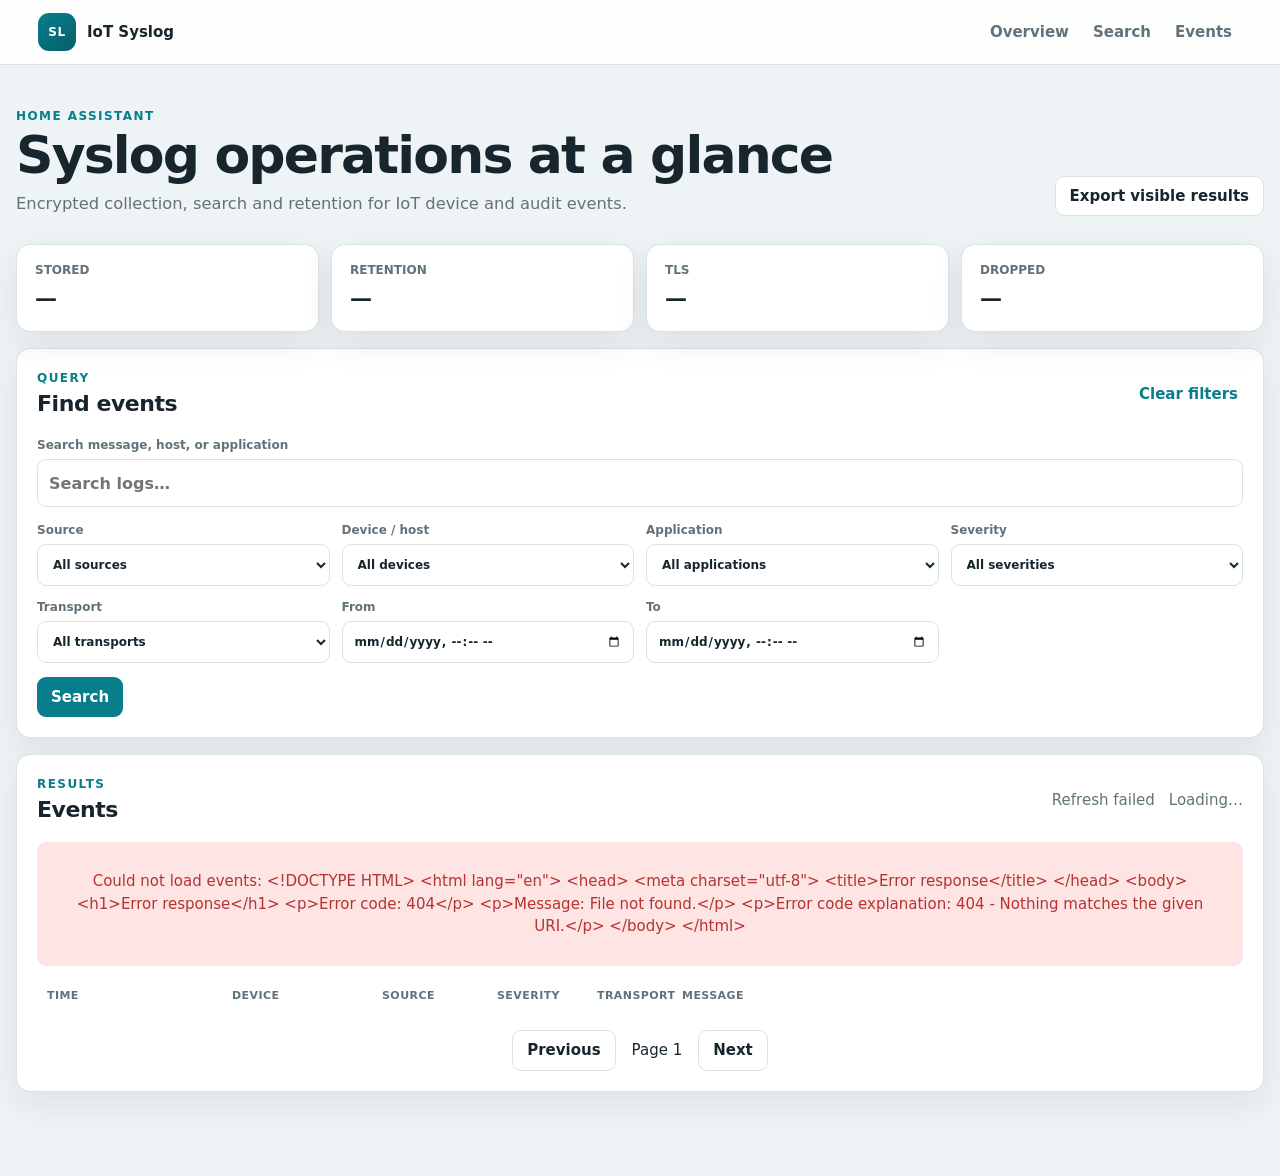
==== iot_syslog/rootfs/app/static/index.html @ 08739f0a "Release IoT Syslog 0.2.0" ====
<!doctype html>
<html lang="en">
<head>
  <meta charset="utf-8">
  <meta name="viewport" content="width=device-width, initial-scale=1">
  <title>IoT Syslog</title>
  <link rel="stylesheet" href="styles.css">
</head>
<body>
  <header class="topbar">
    <a class="brand" href=""><span class="brand-mark">SL</span><span>IoT Syslog</span></a>
    <nav aria-label="Primary">
      <a href="#overview">Overview</a>
      <a href="#query">Search</a>
      <a href="#events">Events</a>
    </nav>
  </header>

  <main>
    <section id="overview" class="hero split">
      <div>
        <p class="eyebrow">Home Assistant</p>
        <h1>Syslog operations at a glance</h1>
        <p>Encrypted collection, search and retention for IoT device and audit events.</p>
      </div>
    <div class="top-actions">
      <a id="ca-download" class="button secondary hidden" href="api/ca.der" download>Download IoT Syslog CA (.der)</a>
      <button id="export" class="button secondary" type="button">Export visible results</button>
    </div>
    </section>
    <section class="status-grid" aria-label="Receiver status">
      <div class="status-card"><span>Stored</span><strong id="stored-count">—</strong></div>
      <div class="status-card"><span>Retention</span><strong id="retention">—</strong></div>
      <div class="status-card"><span>TLS</span><strong id="tls-state">—</strong></div>
      <div class="status-card"><span>Dropped</span><strong id="dropped-count">—</strong></div>
    </section>

    <section id="tls-details" class="notice hidden" aria-live="polite"></section>

    <section id="query" class="panel filters" aria-labelledby="filter-heading">
      <div class="panel-heading">
        <div>
          <p class="eyebrow">Query</p>
          <h2 id="filter-heading">Find events</h2>
        </div>
        <button id="reset" class="text-button" type="button">Clear filters</button>
      </div>
      <form id="filters">
        <label class="search-field">
          <span>Search message, host, or application</span>
          <input id="q" name="q" type="search" placeholder="Search logs…" autocomplete="off">
        </label>
        <div class="filter-grid">
          <label><span>Source</span><select name="source"><option value="">All sources</option><option value="device">Device logs</option><option value="audit">Audit events</option></select></label>
          <label><span>Device / host</span><select id="hostname" name="hostname"><option value="">All devices</option></select></label>
          <label><span>Application</span><select id="app" name="app"><option value="">All applications</option></select></label>
          <label><span>Severity</span><select name="severity"><option value="">All severities</option><option value="0">Emergency</option><option value="1">Alert</option><option value="2">Critical</option><option value="3">Error</option><option value="4">Warning</option><option value="5">Notice</option><option value="6">Info</option><option value="7">Debug</option></select></label>
          <label><span>Transport</span><select id="transport" name="transport"><option value="">All transports</option></select></label>
          <label><span>From</span><input name="start" type="datetime-local"></label>
          <label><span>To</span><input name="end" type="datetime-local"></label>
        </div>
        <button class="button primary" type="submit">Search</button>
      </form>
    </section>

    <section id="events" class="panel results" aria-labelledby="events-heading">
      <div class="panel-heading">
        <div>
          <p class="eyebrow">Results</p>
          <h2 id="events-heading">Events</h2>
        </div>
        <div class="result-summary">
          <span id="refresh-state" class="count" aria-live="polite">Refreshing…</span>
          <span id="result-count" class="count">Loading…</span>
        </div>
      </div>
      <div id="error" class="error hidden" role="alert"></div>
      <div class="table-wrap">
        <table>
          <thead><tr><th>Time</th><th>Device</th><th>Source</th><th>Severity</th><th>Transport</th><th>Message</th></tr></thead>
          <tbody id="event-rows"></tbody>
        </table>
        <p id="empty" class="empty hidden">No events match these filters.</p>
      </div>
      <nav class="pagination" aria-label="Results pages">
        <button id="previous" class="button secondary" type="button">Previous</button>
        <span id="page">Page 1</span>
        <button id="next" class="button secondary" type="button">Next</button>
      </nav>
    </section>
  </main>
  <script src="app.js" defer></script>
</body>
</html>
---- iot_syslog/rootfs/app/static/styles.css ----
:root {
  color-scheme: light dark;
  --bg: #eef3f5;
  --panel: #ffffff;
  --text: #17262d;
  --muted: #61727a;
  --border: #d8e3e7;
  --accent: #087e8b;
  --accent-strong: #05606a;
  --danger: #b53333;
  --shadow: 0 12px 34px rgba(17, 42, 52, 0.08);
}

* { box-sizing: border-box; }

body {
  margin: 0;
  min-height: 100vh;
  background: var(--bg);
  color: var(--text);
  font: 15px/1.5 system-ui, -apple-system, BlinkMacSystemFont, "Segoe UI", sans-serif;
}

.topbar {
  position: sticky;
  z-index: 5;
  top: 0;
  display: flex;
  align-items: center;
  justify-content: space-between;
  gap: 18px;
  padding: 13px clamp(16px, 4vw, 38px);
  border-bottom: 1px solid var(--border);
  background: color-mix(in srgb, var(--panel) 92%, transparent);
  backdrop-filter: blur(10px);
}

.brand { display: flex; align-items: center; gap: 11px; color: var(--text); font-weight: 800; text-decoration: none; }
.brand-mark { display: grid; place-items: center; width: 38px; height: 38px; border-radius: 11px; background: linear-gradient(145deg, var(--accent), var(--accent-strong)); color: #fff; font-size: .75rem; letter-spacing: .06em; }
.topbar nav { display: flex; gap: 4px; flex-wrap: wrap; }
.topbar nav a { padding: 7px 10px; border-radius: 8px; color: var(--muted); font-weight: 650; text-decoration: none; }
.topbar nav a:hover { background: var(--bg); color: var(--text); }
main { width: min(1500px, calc(100% - 32px)); margin: 0 auto; padding: 42px 0 68px; }
.hero { margin: 0 0 28px; }
.hero h1 { max-width: 820px; margin: 3px 0 9px; font-size: clamp(2rem, 5vw, 3.25rem); line-height: 1.05; letter-spacing: -.035em; }
.hero p:not(.eyebrow) { max-width: 760px; color: var(--muted); font-size: 1.02rem; }
.split { display: flex; align-items: flex-end; justify-content: space-between; gap: 24px; }
h1, h2, p { margin: 0; }
h2 { font-size: 22px; letter-spacing: -0.02em; }
.eyebrow { color: var(--accent); font-size: 12px; font-weight: 800; letter-spacing: .12em; text-transform: uppercase; }
.top-actions { display: flex; flex-wrap: wrap; justify-content: end; gap: 8px; }

.status-grid { display: grid; grid-template-columns: repeat(4, 1fr); gap: 12px; margin: 8px 0 16px; }
.status-card, .panel, .notice { background: var(--panel); border: 1px solid var(--border); border-radius: 14px; box-shadow: var(--shadow); }
.status-card { padding: 16px 18px; }
.status-card span { display: block; color: var(--muted); font-size: 12px; font-weight: 700; text-transform: uppercase; }
.status-card strong { display: block; margin-top: 3px; font-size: 22px; }

.notice { margin-bottom: 16px; padding: 14px 18px; color: var(--muted); overflow-wrap: anywhere; }
.notice strong { color: var(--text); }
.panel { margin-bottom: 16px; padding: 20px; }
.panel-heading { display: flex; align-items: center; justify-content: space-between; gap: 16px; margin-bottom: 16px; }

form { display: grid; gap: 14px; }
label { display: grid; gap: 5px; min-width: 0; color: var(--muted); font-size: 12px; font-weight: 700; }
input, select {
  width: 100%; min-width: 0; height: 42px; padding: 0 11px;
  border: 1px solid var(--border); border-radius: 9px; background: var(--panel); color: var(--text); font: inherit;
}
input:focus, select:focus { outline: 2px solid color-mix(in srgb, var(--accent), transparent 65%); border-color: var(--accent); }
.search-field input { height: 48px; font-size: 16px; }
.filter-grid { display: grid; grid-template-columns: repeat(4, minmax(130px, 1fr)); gap: 12px; }

.button, .text-button {
  border: 0; border-radius: 9px; cursor: pointer; font: inherit; font-weight: 750; text-decoration: none;
}
.button { display: inline-flex; min-height: 40px; align-items: center; justify-content: center; padding: 8px 14px; }
.primary { justify-self: start; background: var(--accent); color: white; }
.primary:hover { background: var(--accent-strong); }
.secondary { border: 1px solid var(--border); background: var(--panel); color: var(--text); }
.text-button { padding: 5px; background: transparent; color: var(--accent); }
.button:disabled { cursor: default; opacity: .45; }

.table-wrap { overflow-x: auto; }
table { width: 100%; border-collapse: collapse; table-layout: fixed; }
th { padding: 10px; color: var(--muted); font-size: 11px; letter-spacing: .04em; text-align: left; text-transform: uppercase; }
td { padding: 11px 10px; border-top: 1px solid var(--border); vertical-align: top; }
th:nth-child(1) { width: 185px; } th:nth-child(2) { width: 150px; } th:nth-child(3) { width: 115px; }
th:nth-child(4) { width: 100px; } th:nth-child(5) { width: 85px; }
.message { white-space: pre-wrap; overflow-wrap: anywhere; font-family: ui-monospace, SFMono-Regular, Menlo, monospace; font-size: 13px; }
.secondary-line { display: block; margin-top: 2px; color: var(--muted); font-size: 11px; }
.badge { display: inline-flex; padding: 3px 8px; border-radius: 999px; background: #e9eef2; color: #43505c; font-size: 11px; font-weight: 800; text-transform: uppercase; }
.severity-0, .severity-1, .severity-2, .severity-3 { background: #fee4e2; color: #b42318; }
.severity-4 { background: #fff0c2; color: #8a5700; }
.severity-7 { background: #e6e7fb; color: #4641a5; }
.count { color: var(--muted); }
.result-summary { display: flex; flex-wrap: wrap; justify-content: end; gap: 6px 14px; text-align: right; }
.empty, .error { padding: 28px; text-align: center; color: var(--muted); }
.error { margin-bottom: 12px; border-radius: 9px; background: #fee4e2; color: var(--danger); }
.pagination { display: flex; align-items: center; justify-content: center; gap: 16px; margin-top: 16px; }
.hidden { display: none !important; }

@media (prefers-color-scheme: dark) {
  :root { --bg: #10181c; --panel: #182329; --text: #edf5f7; --muted: #a8b8bf; --border: #304149; --accent: #36b7c5; --accent-strong: #29949f; --shadow: 0 12px 34px rgba(0,0,0,.24); }
  .badge { background: #303c46; color: #d8e0e5; }
  .severity-0, .severity-1, .severity-2, .severity-3 { background: #5c2626; color: #ffb4ae; }
  .severity-4 { background: #52421d; color: #ffda75; }
  .severity-7 { background: #333262; color: #c8c6ff; }
}

@media (max-width: 900px) {
  .filter-grid { grid-template-columns: repeat(2, minmax(130px, 1fr)); }
  .status-grid { grid-template-columns: repeat(2, 1fr); }
}

@media (max-width: 620px) {
  .topbar { position: static; align-items: flex-start; flex-direction: column; }
  .topbar nav { width: 100%; overflow: auto; flex-wrap: nowrap; }
  main { padding-top: 28px; }
  .split { align-items: flex-start; flex-direction: column; }
  .top-actions { justify-content: stretch; }
  .top-actions > * { flex: 1; }
  .filter-grid { grid-template-columns: 1fr; }
  .panel { padding: 15px; }
  th:nth-child(1) { width: 155px; }
}
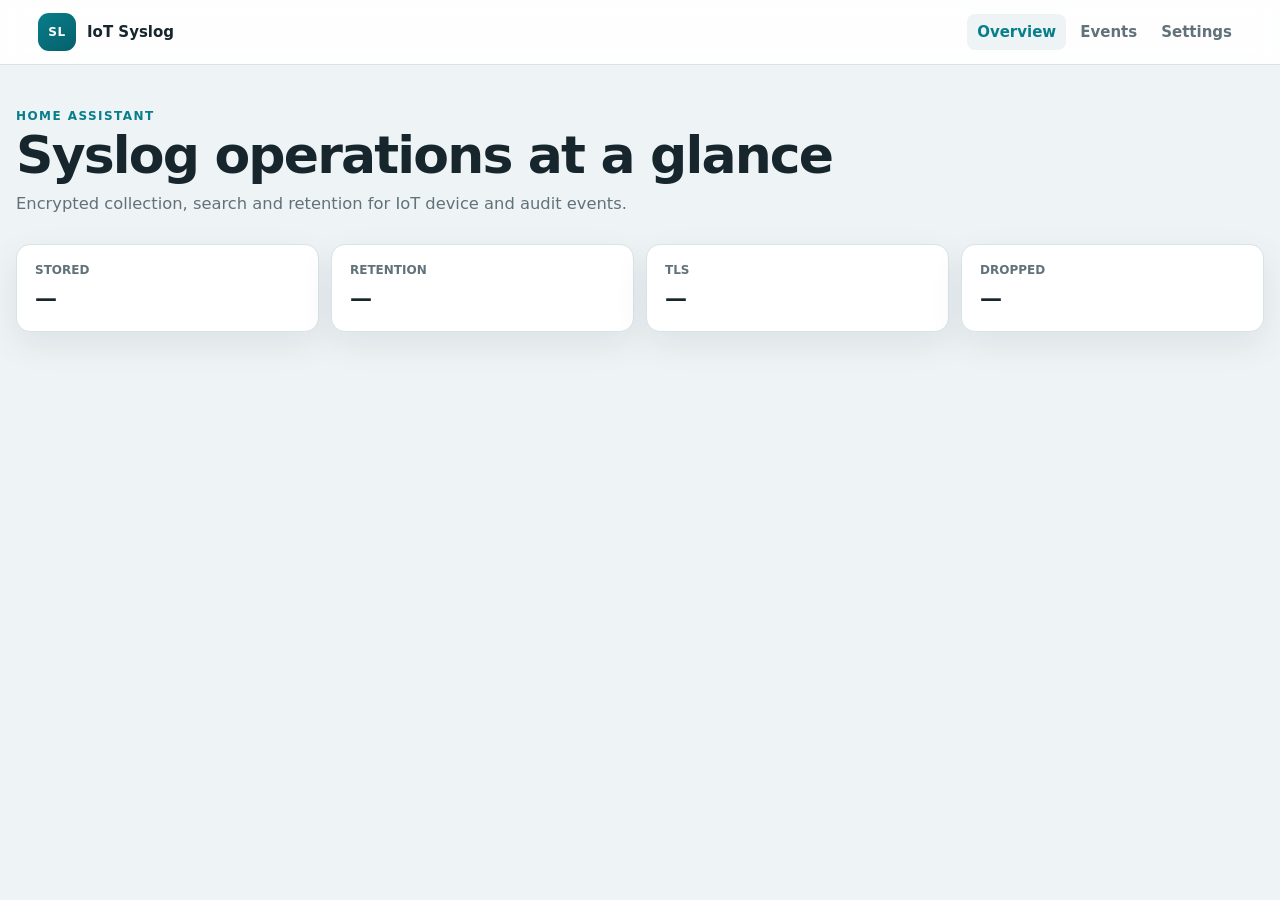
==== commit 981fbba0: "Add focused IoT Syslog navigation" ====
--- a/iot_syslog/rootfs/app/static/index.html
+++ b/iot_syslog/rootfs/app/static/index.html
@@ -8,16 +8,16 @@
 </head>
 <body>
   <header class="topbar">
-    <a class="brand" href=""><span class="brand-mark">SL</span><span>IoT Syslog</span></a>
+    <a class="brand" href="./"><span class="brand-mark">SL</span><span>IoT Syslog</span></a>
     <nav aria-label="Primary">
-      <a href="#overview">Overview</a>
-      <a href="#query">Search</a>
-      <a href="#events">Events</a>
+      <a data-page-link="overview" href="./">Overview</a>
+      <a data-page-link="events" href="events">Events</a>
+      <a data-page-link="settings" href="settings">Settings</a>
     </nav>
   </header>
 
   <main>
-    <section id="overview" class="hero split">
+    <div data-page="overview"><section id="overview" class="hero split">
       <div>
         <p class="eyebrow">Home Assistant</p>
         <h1>Syslog operations at a glance</h1>
@@ -25,7 +25,6 @@
       </div>
     <div class="top-actions">
       <a id="ca-download" class="button secondary hidden" href="api/ca.der" download>Download IoT Syslog CA (.der)</a>
-      <button id="export" class="button secondary" type="button">Export visible results</button>
     </div>
     </section>
     <section class="status-grid" aria-label="Receiver status">
@@ -35,8 +34,9 @@
       <div class="status-card"><span>Dropped</span><strong id="dropped-count">—</strong></div>
     </section>
 
-    <section id="tls-details" class="notice hidden" aria-live="polite"></section>
+    <section id="tls-details" class="notice hidden" aria-live="polite"></section></div>
 
+    <div data-page="events"><section class="hero split"><div><p class="eyebrow">Events</p><h1>Search syslog events</h1><p>Filter device and audit events by sender, application, severity, transport or time.</p></div><button id="export" class="button secondary" type="button">Export visible results</button></section>
     <section id="query" class="panel filters" aria-labelledby="filter-heading">
       <div class="panel-heading">
         <div>
@@ -87,7 +87,8 @@
         <span id="page">Page 1</span>
         <button id="next" class="button secondary" type="button">Next</button>
       </nav>
-    </section>
+    </section></div>
+    <div data-page="settings"><section class="hero"><p class="eyebrow">Configuration</p><h1>Syslog settings</h1><p>Runtime settings are managed from the Home Assistant app configuration.</p></section><section class="panel detail-list"><div class="panel-heading"><div><p class="eyebrow">Receiver</p><h2>Active configuration</h2></div></div><dl><dt>Retention period</dt><dd id="settings-retention">—</dd><dt>TLS listener</dt><dd id="settings-tls">—</dd><dt>Accepted server names</dt><dd id="settings-server-names">—</dd><dt>Stored events</dt><dd id="settings-stored">—</dd></dl><p class="muted">Change retention, listener and certificate paths in Settings → Apps → IoT Syslog → Configuration, then restart the app.</p></section></div>
   </main>
   <script src="app.js" defer></script>
 </body>
--- a/iot_syslog/rootfs/app/static/styles.css
+++ b/iot_syslog/rootfs/app/static/styles.css
@@ -40,6 +40,7 @@
 .topbar nav { display: flex; gap: 4px; flex-wrap: wrap; }
 .topbar nav a { padding: 7px 10px; border-radius: 8px; color: var(--muted); font-weight: 650; text-decoration: none; }
 .topbar nav a:hover { background: var(--bg); color: var(--text); }
+.topbar nav a.active { background: var(--bg); color: var(--accent); }
 main { width: min(1500px, calc(100% - 32px)); margin: 0 auto; padding: 42px 0 68px; }
 .hero { margin: 0 0 28px; }
 .hero h1 { max-width: 820px; margin: 3px 0 9px; font-size: clamp(2rem, 5vw, 3.25rem); line-height: 1.05; letter-spacing: -.035em; }
@@ -99,6 +100,10 @@
 .error { margin-bottom: 12px; border-radius: 9px; background: #fee4e2; color: var(--danger); }
 .pagination { display: flex; align-items: center; justify-content: center; gap: 16px; margin-top: 16px; }
 .hidden { display: none !important; }
+.detail-list dl { display: grid; grid-template-columns: minmax(150px, .6fr) 1.4fr; margin: 0; }
+.detail-list dt, .detail-list dd { padding: 10px 0; border-bottom: 1px solid var(--border); }
+.detail-list dt { color: var(--muted); font-weight: 700; }
+.detail-list dd { margin: 0; overflow-wrap: anywhere; }
 
 @media (prefers-color-scheme: dark) {
   :root { --bg: #10181c; --panel: #182329; --text: #edf5f7; --muted: #a8b8bf; --border: #304149; --accent: #36b7c5; --accent-strong: #29949f; --shadow: 0 12px 34px rgba(0,0,0,.24); }
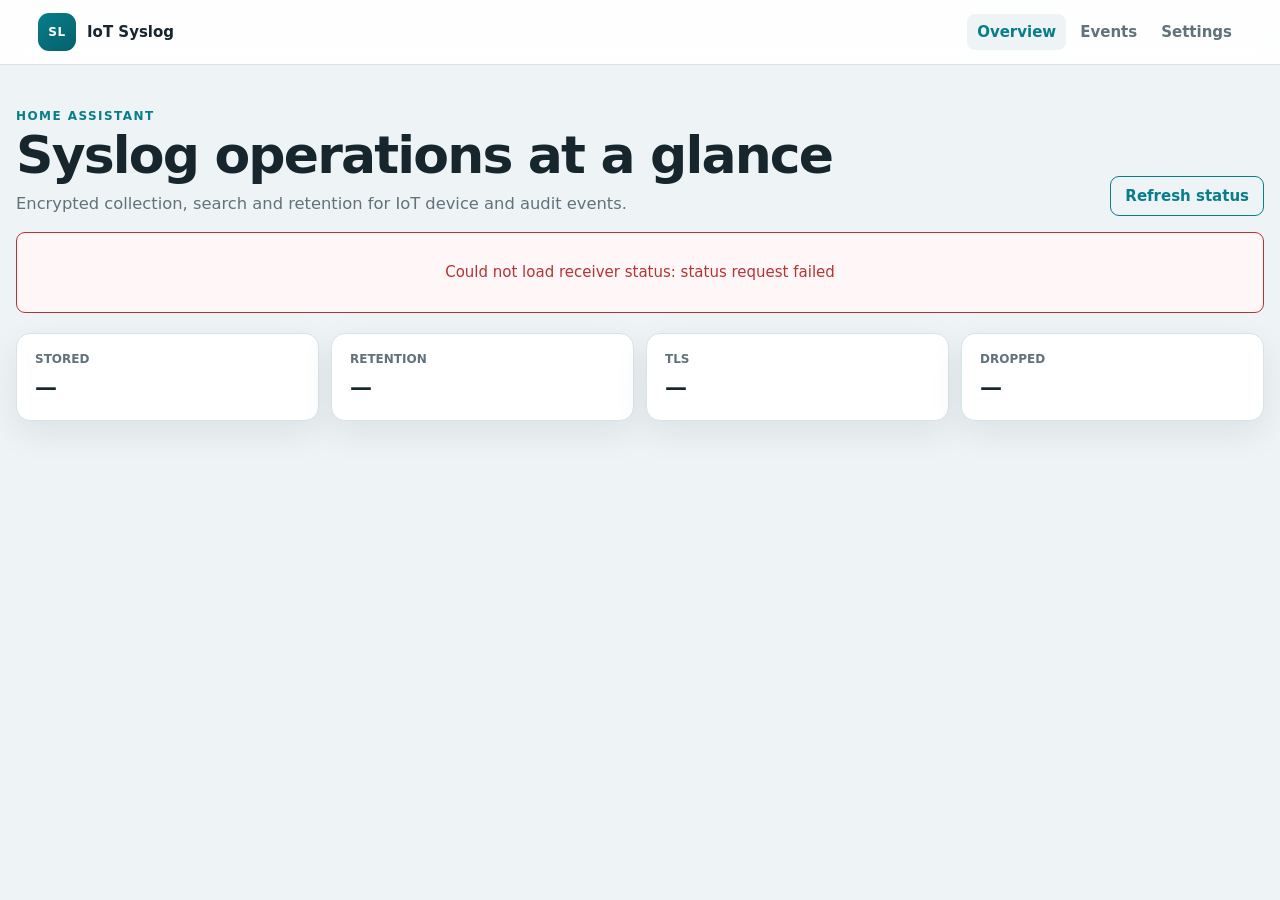
==== commit ea2b70e8: "Release IoT Syslog 0.2.2" ====
--- a/iot_syslog/rootfs/app/static/index.html
+++ b/iot_syslog/rootfs/app/static/index.html
@@ -24,9 +24,11 @@
         <p>Encrypted collection, search and retention for IoT device and audit events.</p>
       </div>
     <div class="top-actions">
+      <button class="button secondary" data-summary-refresh type="button">Refresh status</button>
       <a id="ca-download" class="button secondary hidden" href="api/ca.der" download>Download IoT Syslog CA (.der)</a>
     </div>
     </section>
+    <div class="portal-status" data-summary-status role="status" aria-live="polite"></div>
     <section class="status-grid" aria-label="Receiver status">
       <div class="status-card"><span>Stored</span><strong id="stored-count">—</strong></div>
       <div class="status-card"><span>Retention</span><strong id="retention">—</strong></div>
@@ -36,14 +38,13 @@
 
     <section id="tls-details" class="notice hidden" aria-live="polite"></section></div>
 
-    <div data-page="events"><section class="hero split"><div><p class="eyebrow">Events</p><h1>Search syslog events</h1><p>Filter device and audit events by sender, application, severity, transport or time.</p></div><button id="export" class="button secondary" type="button">Export visible results</button></section>
+    <div data-page="events"><section class="hero split"><div><p class="eyebrow">Events</p><h1>Search syslog events</h1><p>Filter device and audit events by sender, application, severity, transport or time.</p></div><button id="export" class="button secondary" type="button" disabled>Export visible results</button></section>
     <section id="query" class="panel filters" aria-labelledby="filter-heading">
       <div class="panel-heading">
         <div>
           <p class="eyebrow">Query</p>
           <h2 id="filter-heading">Find events</h2>
         </div>
-        <button id="reset" class="text-button" type="button">Clear filters</button>
       </div>
       <form id="filters">
         <label class="search-field">
@@ -59,7 +60,13 @@
           <label><span>From</span><input name="start" type="datetime-local"></label>
           <label><span>To</span><input name="end" type="datetime-local"></label>
         </div>
-        <button class="button primary" type="submit">Search</button>
+        <div class="actions">
+          <span id="filter-status" class="portal-status" role="status" aria-live="polite"></span>
+          <div class="action-controls">
+            <button id="reset" class="button secondary" type="button">Clear filters</button>
+            <button id="search" class="button primary" type="submit">Search</button>
+          </div>
+        </div>
       </form>
     </section>
 
@@ -72,6 +79,7 @@
         <div class="result-summary">
           <span id="refresh-state" class="count" aria-live="polite">Refreshing…</span>
           <span id="result-count" class="count">Loading…</span>
+          <button id="refresh-events" class="button secondary compact" type="button">Refresh results</button>
         </div>
       </div>
       <div id="error" class="error hidden" role="alert"></div>
@@ -88,7 +96,7 @@
         <button id="next" class="button secondary" type="button">Next</button>
       </nav>
     </section></div>
-    <div data-page="settings"><section class="hero"><p class="eyebrow">Configuration</p><h1>Syslog settings</h1><p>Runtime settings are managed from the Home Assistant app configuration.</p></section><section class="panel detail-list"><div class="panel-heading"><div><p class="eyebrow">Receiver</p><h2>Active configuration</h2></div></div><dl><dt>Retention period</dt><dd id="settings-retention">—</dd><dt>TLS listener</dt><dd id="settings-tls">—</dd><dt>Accepted server names</dt><dd id="settings-server-names">—</dd><dt>Stored events</dt><dd id="settings-stored">—</dd></dl><p class="muted">Change retention, listener and certificate paths in Settings → Apps → IoT Syslog → Configuration, then restart the app.</p></section></div>
+    <div data-page="settings"><section class="hero split"><div><p class="eyebrow">Configuration</p><h1>Syslog settings</h1><p>Runtime settings are managed from the Home Assistant app configuration.</p></div><div class="top-actions"><button class="button secondary" data-summary-refresh type="button">Refresh status</button></div></section><div class="portal-status" data-summary-status role="status" aria-live="polite"></div><section class="panel detail-list"><div class="panel-heading"><div><p class="eyebrow">Receiver</p><h2>Active configuration</h2></div></div><dl><dt>Retention period</dt><dd id="settings-retention">—</dd><dt>TLS listener</dt><dd id="settings-tls">—</dd><dt>Accepted server names</dt><dd id="settings-server-names">—</dd><dt>Stored events</dt><dd id="settings-stored">—</dd></dl><p class="muted">Change retention, listener and certificate paths in Settings → Apps → IoT Syslog → Configuration, then restart the app.</p></section></div>
   </main>
   <script src="app.js" defer></script>
 </body>
--- a/iot_syslog/rootfs/app/static/styles.css
+++ b/iot_syslog/rootfs/app/static/styles.css
@@ -8,6 +8,8 @@
   --accent: #087e8b;
   --accent-strong: #05606a;
   --danger: #b53333;
+  --good: #16804d;
+  --soft: #f6f9fa;
   --shadow: 0 12px 34px rgba(17, 42, 52, 0.08);
 }
 
@@ -78,9 +80,18 @@
 .button { display: inline-flex; min-height: 40px; align-items: center; justify-content: center; padding: 8px 14px; }
 .primary { justify-self: start; background: var(--accent); color: white; }
 .primary:hover { background: var(--accent-strong); }
-.secondary { border: 1px solid var(--border); background: var(--panel); color: var(--text); }
+.secondary { border: 1px solid var(--accent); background: transparent; color: var(--accent); }
+.secondary:hover { border-color: var(--accent-strong); background: color-mix(in srgb, var(--accent) 9%, transparent); color: var(--accent-strong); }
 .text-button { padding: 5px; background: transparent; color: var(--accent); }
-.button:disabled { cursor: default; opacity: .45; }
+.button:disabled { cursor: not-allowed; border-color: #d3dde1; background: #e7ecee; color: #7b8a91; opacity: 1; }
+.button.compact { min-height: 34px; padding: 6px 10px; font-size: 13px; }
+.actions { display: flex; align-items: center; justify-content: space-between; gap: 10px; flex-wrap: wrap; }
+.action-controls { display: flex; justify-content: flex-end; gap: 9px; margin-left: auto; }
+.portal-status { flex: 1 1 20rem; margin: 0; padding: 10px 13px; border: 1px solid #91ccd2; border-radius: 9px; background: #f3fbfc; color: var(--accent-strong); }
+.portal-status:empty { display: none; }
+.portal-status.success { border-color: var(--good); background: #f4fbf7; color: var(--good); }
+.portal-status.error { border-color: var(--danger); background: #fff7f7; color: var(--danger); }
+.hero + .portal-status { margin: -12px 0 20px; }
 
 .table-wrap { overflow-x: auto; }
 table { width: 100%; border-collapse: collapse; table-layout: fixed; }
@@ -95,7 +106,7 @@
 .severity-4 { background: #fff0c2; color: #8a5700; }
 .severity-7 { background: #e6e7fb; color: #4641a5; }
 .count { color: var(--muted); }
-.result-summary { display: flex; flex-wrap: wrap; justify-content: end; gap: 6px 14px; text-align: right; }
+.result-summary { display: flex; flex-wrap: wrap; align-items: center; justify-content: end; gap: 6px 14px; text-align: right; }
 .empty, .error { padding: 28px; text-align: center; color: var(--muted); }
 .error { margin-bottom: 12px; border-radius: 9px; background: #fee4e2; color: var(--danger); }
 .pagination { display: flex; align-items: center; justify-content: center; gap: 16px; margin-top: 16px; }
@@ -106,7 +117,11 @@
 .detail-list dd { margin: 0; overflow-wrap: anywhere; }
 
 @media (prefers-color-scheme: dark) {
-  :root { --bg: #10181c; --panel: #182329; --text: #edf5f7; --muted: #a8b8bf; --border: #304149; --accent: #36b7c5; --accent-strong: #29949f; --shadow: 0 12px 34px rgba(0,0,0,.24); }
+  :root { --bg: #10181c; --panel: #182329; --text: #edf5f7; --muted: #a8b8bf; --border: #304149; --accent: #36b7c5; --accent-strong: #29949f; --good: #72d9a5; --soft: #111b20; --shadow: 0 12px 34px rgba(0,0,0,.24); }
+  .portal-status { background: #162e34; }
+  .portal-status.success { background: #172d24; }
+  .portal-status.error { background: #341f20; }
+  .button:disabled { border-color: #3a474d; background: #263238; color: #84939a; }
   .badge { background: #303c46; color: #d8e0e5; }
   .severity-0, .severity-1, .severity-2, .severity-3 { background: #5c2626; color: #ffb4ae; }
   .severity-4 { background: #52421d; color: #ffda75; }
@@ -125,6 +140,9 @@
   .split { align-items: flex-start; flex-direction: column; }
   .top-actions { justify-content: stretch; }
   .top-actions > * { flex: 1; }
+  .actions, .action-controls { align-items: stretch; flex-direction: column; width: 100%; }
+  .action-controls { margin-left: 0; }
+  .action-controls .button { width: 100%; }
   .filter-grid { grid-template-columns: 1fr; }
   .panel { padding: 15px; }
   th:nth-child(1) { width: 155px; }
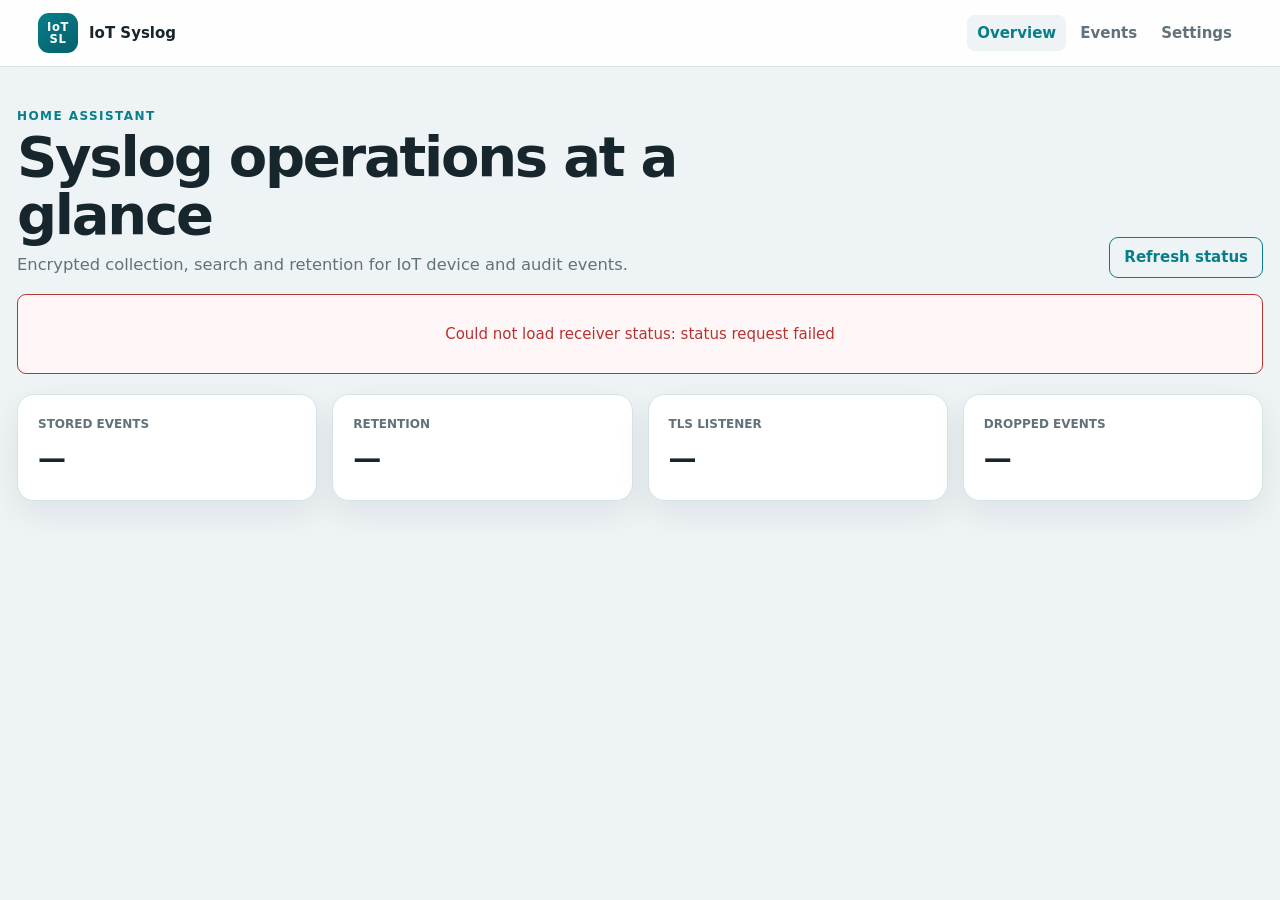
==== commit ad4b09f0: "Align syslog portal with shared IoT experience" ====
--- a/iot_syslog/rootfs/app/static/index.html
+++ b/iot_syslog/rootfs/app/static/index.html
@@ -8,7 +8,7 @@
 </head>
 <body>
   <header class="topbar">
-    <a class="brand" href="./"><span class="brand-mark">SL</span><span>IoT Syslog</span></a>
+    <a class="brand" href="./"><span class="brand-mark">IoT<br>SL</span><span>IoT Syslog</span></a>
     <nav aria-label="Primary">
       <a data-page-link="overview" href="./">Overview</a>
       <a data-page-link="events" href="events">Events</a>
@@ -30,10 +30,10 @@
     </section>
     <div class="portal-status" data-summary-status role="status" aria-live="polite"></div>
     <section class="status-grid" aria-label="Receiver status">
-      <div class="status-card"><span>Stored</span><strong id="stored-count">—</strong></div>
-      <div class="status-card"><span>Retention</span><strong id="retention">—</strong></div>
-      <div class="status-card"><span>TLS</span><strong id="tls-state">—</strong></div>
-      <div class="status-card"><span>Dropped</span><strong id="dropped-count">—</strong></div>
+      <a class="status-card" href="events"><span>Stored events</span><strong id="stored-count">—</strong></a>
+      <a class="status-card" href="settings"><span>Retention</span><strong id="retention">—</strong></a>
+      <a class="status-card" href="settings"><span>TLS listener</span><strong id="tls-state">—</strong></a>
+      <a class="status-card" href="events"><span>Dropped events</span><strong id="dropped-count">—</strong></a>
     </section>
 
     <section id="tls-details" class="notice hidden" aria-live="polite"></section></div>
--- a/iot_syslog/rootfs/app/static/styles.css
+++ b/iot_syslog/rootfs/app/static/styles.css
@@ -38,14 +38,14 @@
 }
 
 .brand { display: flex; align-items: center; gap: 11px; color: var(--text); font-weight: 800; text-decoration: none; }
-.brand-mark { display: grid; place-items: center; width: 38px; height: 38px; border-radius: 11px; background: linear-gradient(145deg, var(--accent), var(--accent-strong)); color: #fff; font-size: .75rem; letter-spacing: .06em; }
+.brand-mark { display: grid; place-items: center; width: 40px; height: 40px; border-radius: 11px; background: linear-gradient(145deg, var(--accent), var(--accent-strong)); color: #fff; font-size: .72rem; line-height: 1.05; text-align: center; letter-spacing: .06em; }
 .topbar nav { display: flex; gap: 4px; flex-wrap: wrap; }
 .topbar nav a { padding: 7px 10px; border-radius: 8px; color: var(--muted); font-weight: 650; text-decoration: none; }
 .topbar nav a:hover { background: var(--bg); color: var(--text); }
 .topbar nav a.active { background: var(--bg); color: var(--accent); }
-main { width: min(1500px, calc(100% - 32px)); margin: 0 auto; padding: 42px 0 68px; }
+main { width: min(1500px, calc(100% - 34px)); margin: 0 auto; padding: 40px 0 70px; }
 .hero { margin: 0 0 28px; }
-.hero h1 { max-width: 820px; margin: 3px 0 9px; font-size: clamp(2rem, 5vw, 3.25rem); line-height: 1.05; letter-spacing: -.035em; }
+.hero h1 { max-width: 820px; margin: 3px 0 9px; font-size: clamp(2.15rem, 5vw, 3.5rem); line-height: 1.04; letter-spacing: -.04em; }
 .hero p:not(.eyebrow) { max-width: 760px; color: var(--muted); font-size: 1.02rem; }
 .split { display: flex; align-items: flex-end; justify-content: space-between; gap: 24px; }
 h1, h2, p { margin: 0; }
@@ -53,15 +53,16 @@
 .eyebrow { color: var(--accent); font-size: 12px; font-weight: 800; letter-spacing: .12em; text-transform: uppercase; }
 .top-actions { display: flex; flex-wrap: wrap; justify-content: end; gap: 8px; }
 
-.status-grid { display: grid; grid-template-columns: repeat(4, 1fr); gap: 12px; margin: 8px 0 16px; }
-.status-card, .panel, .notice { background: var(--panel); border: 1px solid var(--border); border-radius: 14px; box-shadow: var(--shadow); }
-.status-card { padding: 16px 18px; }
-.status-card span { display: block; color: var(--muted); font-size: 12px; font-weight: 700; text-transform: uppercase; }
-.status-card strong { display: block; margin-top: 3px; font-size: 22px; }
+.status-grid { display: grid; grid-template-columns: repeat(4, 1fr); gap: 15px; margin: 8px 0 20px; }
+.status-card, .panel, .notice { background: var(--panel); border: 1px solid var(--border); border-radius: 17px; box-shadow: var(--shadow); }
+.status-card { display: block; padding: 20px; color: var(--text); text-decoration: none; transition: border-color .15s, transform .15s; }
+.status-card:hover,.status-card:focus-visible { border-color: var(--accent); transform: translateY(-2px); outline: none; }
+.status-card span { display: block; color: var(--muted); font-size: 12px; font-weight: 850; text-transform: uppercase; }
+.status-card strong { display: block; margin-top: 5px; font-size: 1.75rem; }
 
 .notice { margin-bottom: 16px; padding: 14px 18px; color: var(--muted); overflow-wrap: anywhere; }
 .notice strong { color: var(--text); }
-.panel { margin-bottom: 16px; padding: 20px; }
+.panel { margin-bottom: 20px; padding: clamp(20px, 3vw, 30px); }
 .panel-heading { display: flex; align-items: center; justify-content: space-between; gap: 16px; margin-bottom: 16px; }
 
 form { display: grid; gap: 14px; }
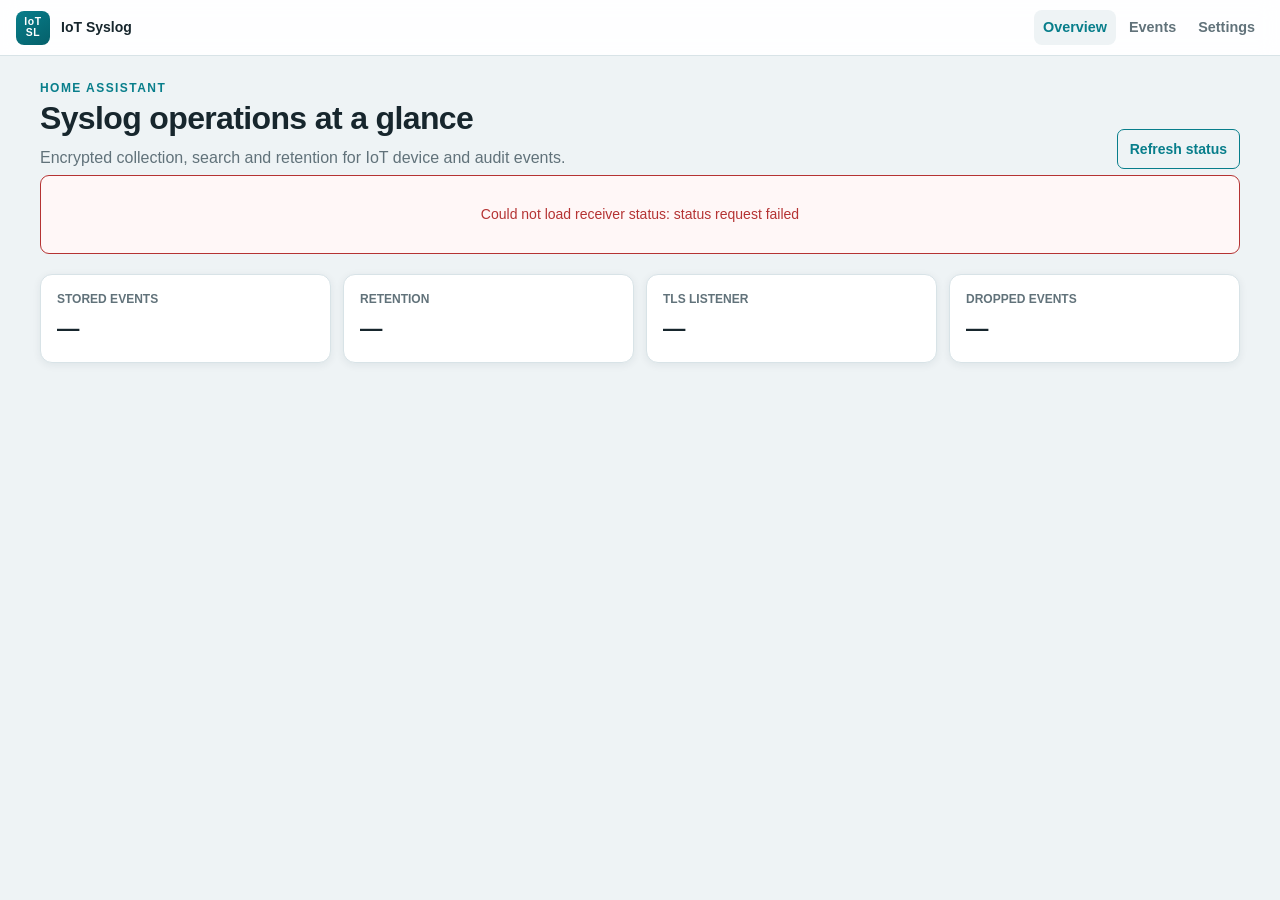
==== commit 8e93b201: "Release 0.3.4: complete filtered log and CSV downloads" ====
--- a/iot_syslog/rootfs/app/static/index.html
+++ b/iot_syslog/rootfs/app/static/index.html
@@ -38,7 +38,7 @@
 
     <section id="tls-details" class="notice hidden" aria-live="polite"></section></div>
 
-    <div data-page="events"><section class="hero split"><div><p class="eyebrow">Events</p><h1>Search syslog events</h1><p>Filter device and audit events by sender, application, severity, transport or time.</p></div><button id="export" class="button secondary" type="button" disabled>Export visible results</button></section>
+    <div data-page="events"><section class="hero split"><div><p class="eyebrow">Events</p><h1>Search syslog events</h1><p>Filter device and audit events by sender, application, severity, transport or time.</p></div><div class="top-actions"><button id="export" class="button secondary" type="button" title="Download all events matching the applied filters, across every page" disabled>Download filtered log</button><button id="export-csv" class="button secondary" type="button" title="Download all filtered events as CSV" disabled>CSV</button></div></section>
     <section id="query" class="panel filters" aria-labelledby="filter-heading">
       <div class="panel-heading">
         <div>
--- a/iot_syslog/rootfs/app/static/styles.css
+++ b/iot_syslog/rootfs/app/static/styles.css
@@ -148,3 +148,29 @@
   .panel { padding: 15px; }
   th:nth-child(1) { width: 155px; }
 }
+
+/* Home Assistant-aligned density and type scale. */
+body { font: 14px/1.45 Roboto, Noto, sans-serif; -moz-osx-font-smoothing: grayscale; -webkit-font-smoothing: antialiased; }
+.topbar { min-height: 56px; padding: 8px 16px; }
+.brand-mark { width: 34px; height: 34px; border-radius: 8px; font-size: .65rem; }
+.topbar nav a { padding: 7px 9px; font-size: .9rem; }
+main { width: min(1200px, calc(100% - 32px)); padding: 24px 0 40px; }
+.hero { margin-bottom: 18px; }
+.hero h1 { font-size: clamp(1.75rem, 3vw, 2rem); line-height: 1.15; letter-spacing: -.02em; }
+.hero p:not(.eyebrow) { font-size: 1rem; }
+.panel, .status-card { border-radius: 12px; box-shadow: 0 2px 8px rgba(17, 42, 52, .07); }
+.panel { padding: 16px; }
+h2 { font-size: 1.15rem; }
+.section-head { margin-bottom: 12px; }
+.status-grid { gap: 12px; margin-bottom: 16px; }
+.status-card { padding: 16px; }
+.status-card strong { font-size: 1.4rem; }
+.button, button { padding: 8px 12px; border-radius: 7px; }
+input, select { padding: 9px 10px; border-radius: 7px; }
+/* Shared form controls: equal heights without stretching fields beside help text. */
+label{align-content:start;grid-auto-rows:max-content;min-width:0}
+input:not([type="checkbox"]):not([type="radio"]),select:not([multiple]):not([size]){height:42px;min-height:42px;line-height:1.4}
+textarea,select[multiple],select[size]{height:auto}
+.check{border:0;background:transparent;padding:0;min-height:42px;align-self:end;align-items:center}
+input[type="checkbox"],input[type="radio"]{width:16px;height:16px;min-height:16px;padding:0;margin:0;flex:0 0 16px}
+.search-field input{height:42px;font-size:inherit}
